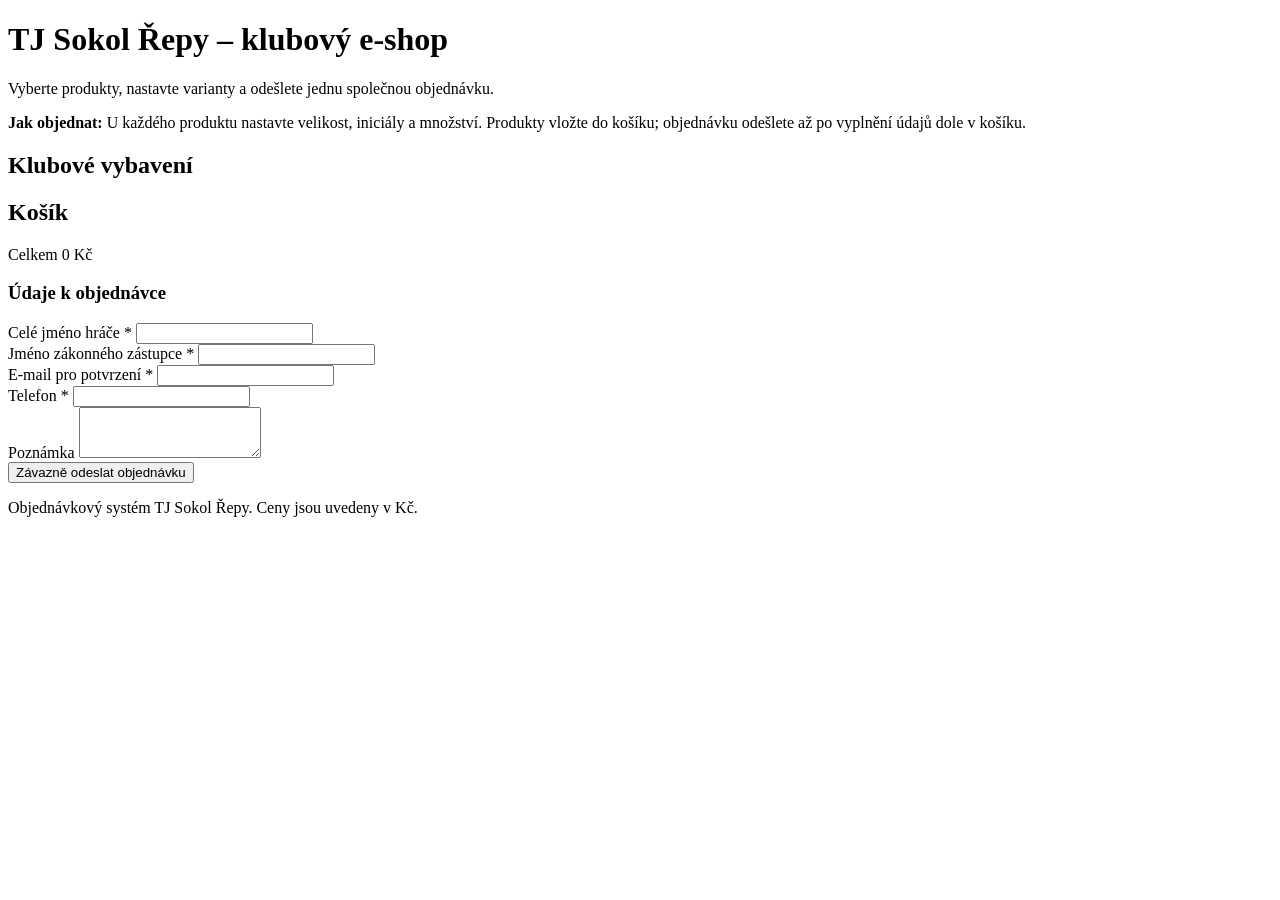
==== index.html @ 60591277 "Add initial HTML structure for e-shop" ====
<!doctype html>
<html lang="cs">
<head>
  <meta charset="utf-8">
  <meta name="viewport" content="width=device-width, initial-scale=1">
  <title>TJ Sokol Řepy – klubový e-shop</title>
  <link rel="stylesheet" href="css/style.css">
</head>

<body>
  <header class="header">
    <div class="header-inner">
      <h1>TJ Sokol Řepy – klubový e-shop</h1>
      <p>Vyberte produkty, nastavte varianty a odešlete jednu společnou objednávku.</p>
    </div>
  </header>

  <main class="layout">
    <section>
      <div class="notice">
        <b>Jak objednat:</b>
        U každého produktu nastavte velikost, iniciály a množství.
        Produkty vložte do košíku; objednávku odešlete až po vyplnění údajů dole v košíku.
      </div>

      <h2 class="section-title">Klubové vybavení</h2>
      <div id="products" class="products"></div>
    </section>

    <aside class="cart-wrap">
      <div class="cart">
        <h2>Košík</h2>

        <div id="cart-items"></div>

        <div class="cart-total">
          <span>Celkem</span>
          <span id="cart-total">0 Kč</span>
        </div>

        <form id="checkout" class="customer hidden">
          <h3>Údaje k objednávce</h3>

          <div class="field">
            <label>Celé jméno hráče *</label>
            <input name="playerName" required>
          </div>

          <div class="field">
            <label>Jméno zákonného zástupce *</label>
            <input name="guardianName" required>
          </div>

          <div class="field">
            <label>E-mail pro potvrzení *</label>
            <input name="email" type="email" required>
          </div>

          <div class="field">
            <label>Telefon *</label>
            <input name="phone" type="tel" required>
          </div>

          <div class="field">
            <label>Poznámka</label>
            <textarea name="note" rows="3"></textarea>
          </div>

          <button type="submit">Závazně odeslat objednávku</button>

          <div id="status" class="status hidden"></div>
        </form>
      </div>
    </aside>
  </main>

  <footer class="footer">
    <div class="footer-inner">
      <p>Objednávkový systém TJ Sokol Řepy. Ceny jsou uvedeny v Kč.</p>
    </div>
  </footer>

  <script src="js/products.js"></script>
  <script src="js/shop.js"></script>
</body>
</html>
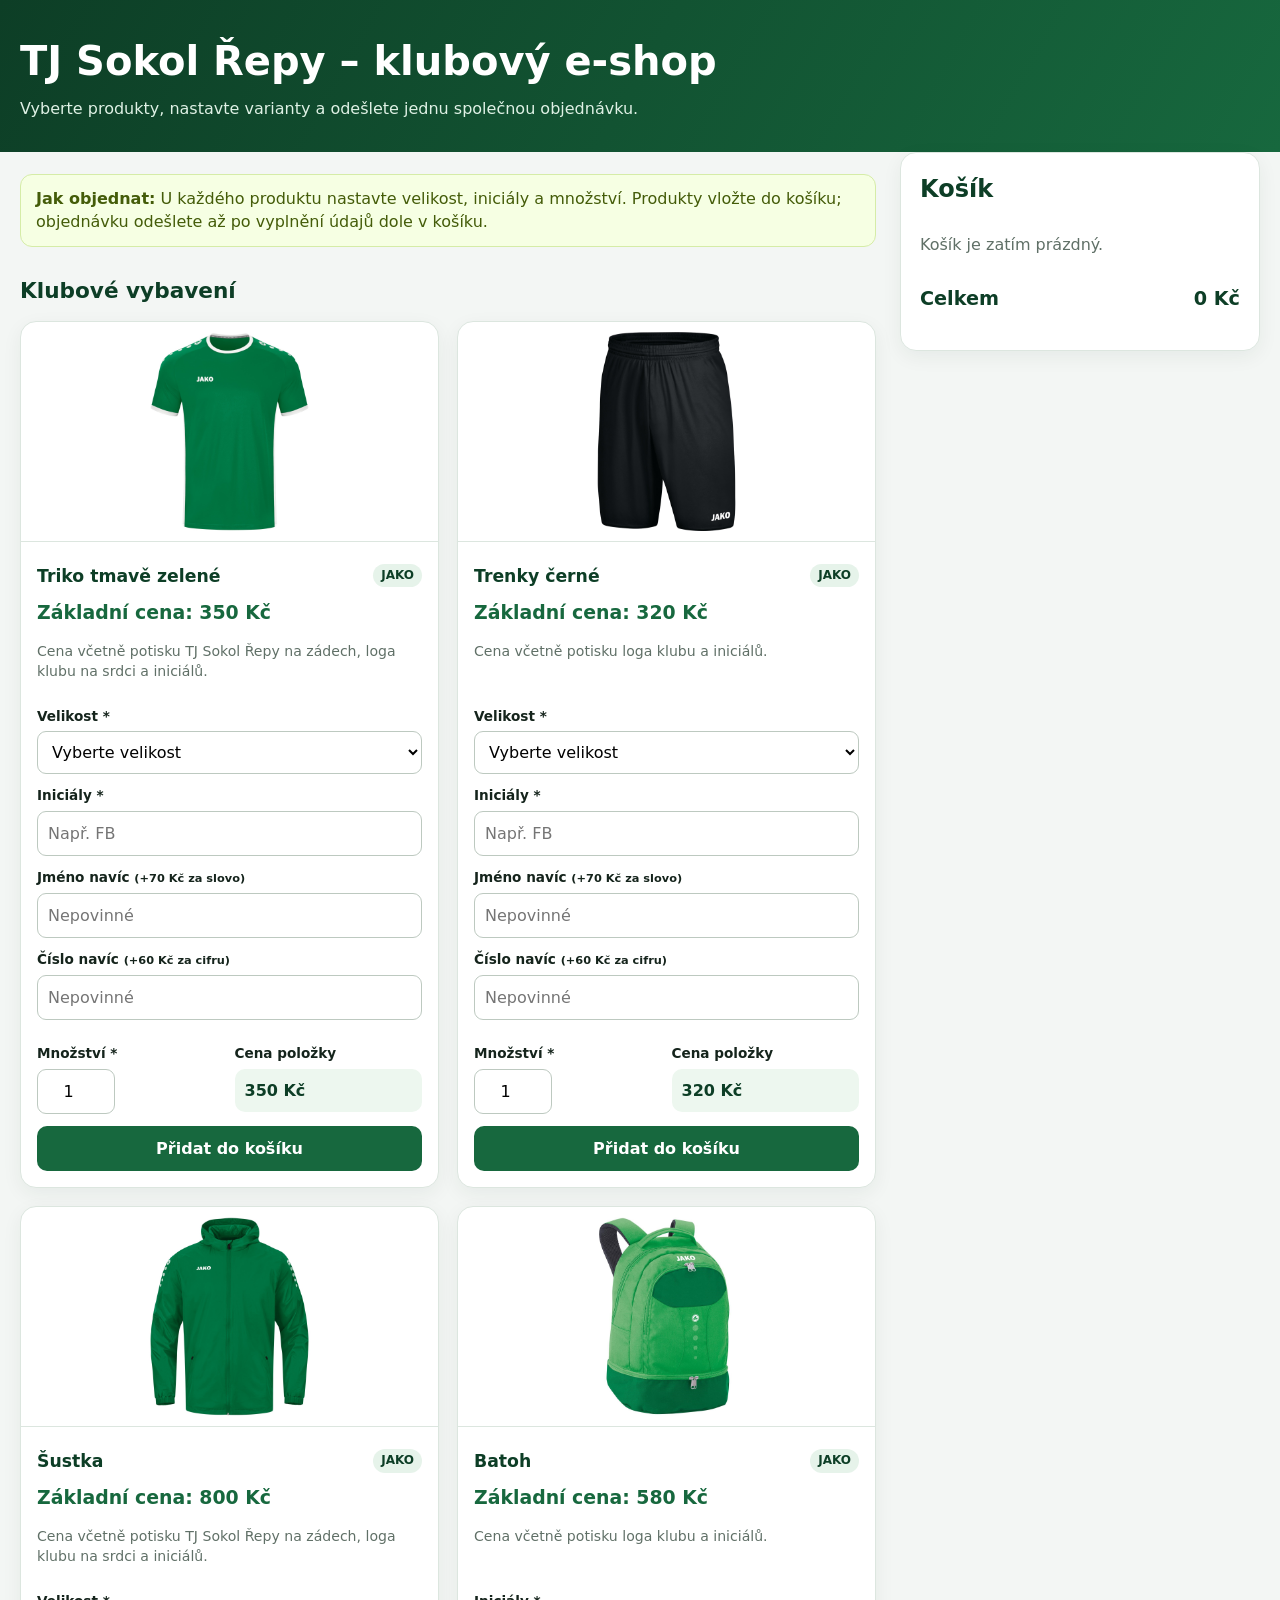
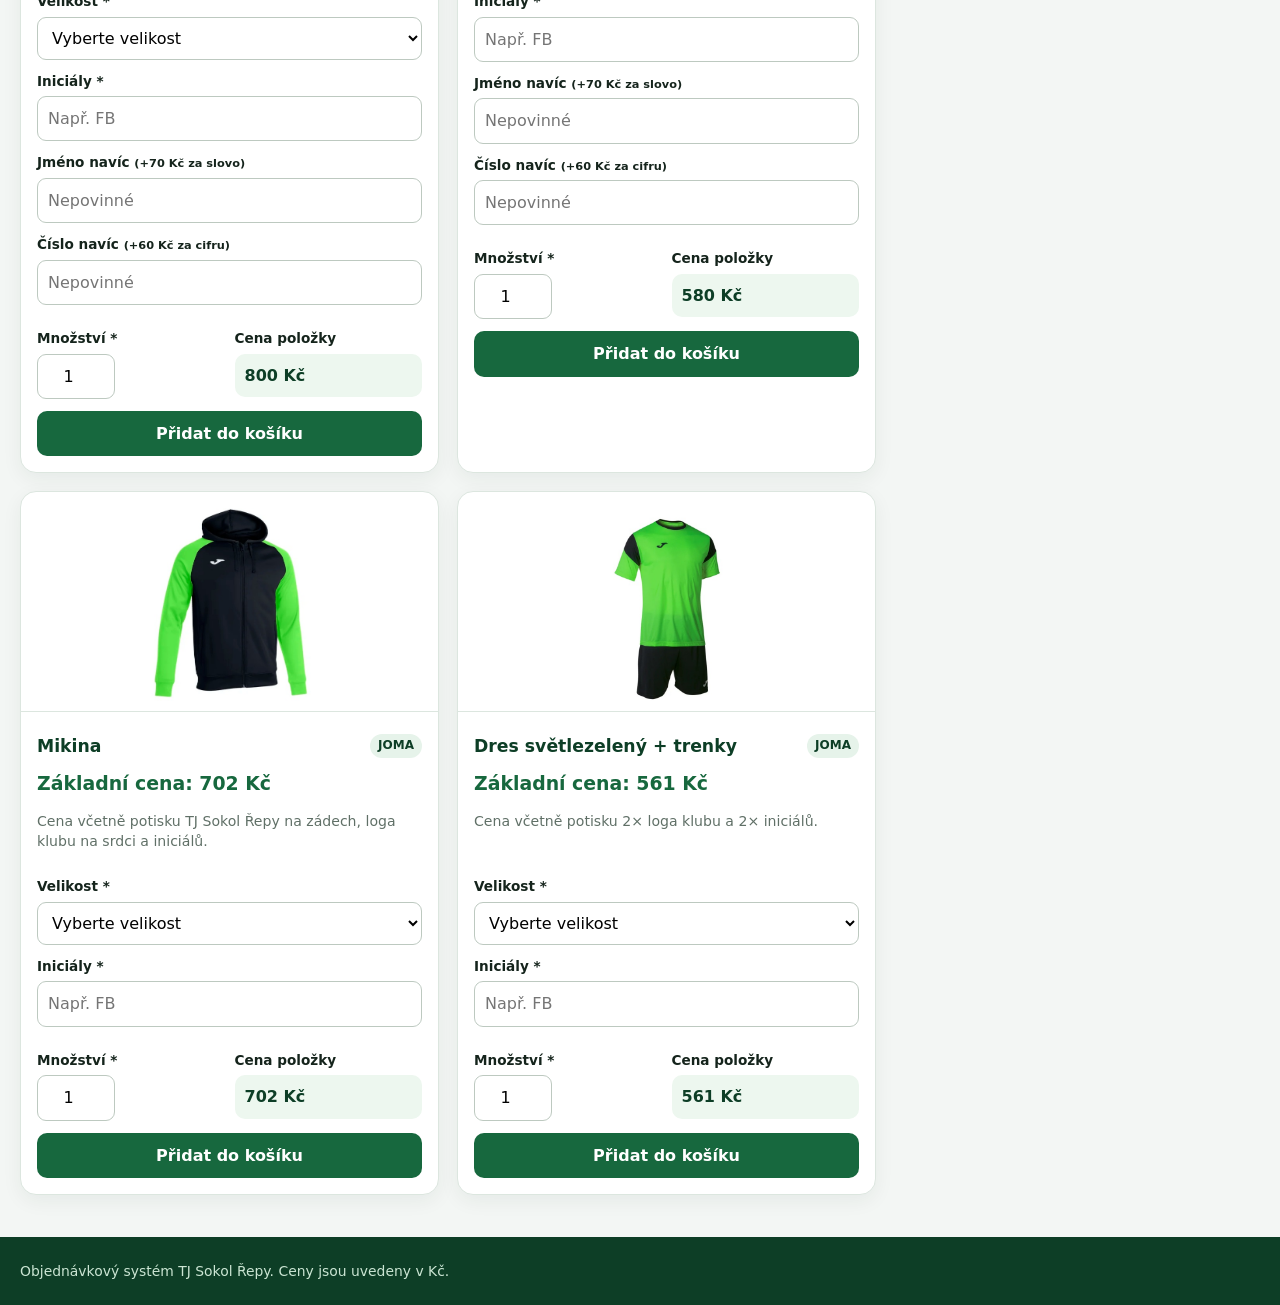
==== commit c9075f56: "Refactor HTML for improved semantics and accessibility Updated HTML structure for better semantics a" ====
--- a/index.html
+++ b/index.html
@@ -3,7 +3,9 @@
 <head>
   <meta charset="utf-8">
   <meta name="viewport" content="width=device-width, initial-scale=1">
+
   <title>TJ Sokol Řepy – klubový e-shop</title>
+
   <link rel="stylesheet" href="css/style.css">
 </head>
 
@@ -11,19 +13,23 @@
   <header class="header">
     <div class="header-inner">
       <h1>TJ Sokol Řepy – klubový e-shop</h1>
-      <p>Vyberte produkty, nastavte varianty a odešlete jednu společnou objednávku.</p>
+
+      <p>
+        Vyberte produkty, nastavte varianty a odešlete jednu společnou objednávku.
+      </p>
     </div>
   </header>
 
   <main class="layout">
     <section>
       <div class="notice">
-        <b>Jak objednat:</b>
+        <strong>Jak objednat:</strong>
         U každého produktu nastavte velikost, iniciály a množství.
         Produkty vložte do košíku; objednávku odešlete až po vyplnění údajů dole v košíku.
       </div>
 
       <h2 class="section-title">Klubové vybavení</h2>
+
       <div id="products" class="products"></div>
     </section>
 
@@ -31,7 +37,11 @@
       <div class="cart">
         <h2>Košík</h2>
 
-        <div id="cart-items"></div>
+        <div id="cart-items">
+          <div class="cart-empty">
+            Košík je zatím prázdný.
+          </div>
+        </div>
 
         <div class="cart-total">
           <span>Celkem</span>
@@ -42,45 +52,51 @@
           <h3>Údaje k objednávce</h3>
 
           <div class="field">
-            <label>Celé jméno hráče *</label>
-            <input name="playerName" required>
+            <label for="playerName">Celé jméno hráče *</label>
+            <input id="playerName" name="playerName" required>
           </div>
 
           <div class="field">
-            <label>Jméno zákonného zástupce *</label>
-            <input name="guardianName" required>
+            <label for="guardianName">Jméno zákonného zástupce *</label>
+            <input id="guardianName" name="guardianName" required>
           </div>
 
           <div class="field">
-            <label>E-mail pro potvrzení *</label>
-            <input name="email" type="email" required>
+            <label for="email">E-mail pro potvrzení *</label>
+            <input id="email" name="email" type="email" required>
           </div>
 
           <div class="field">
-            <label>Telefon *</label>
-            <input name="phone" type="tel" required>
+            <label for="phone">Telefon *</label>
+            <input id="phone" name="phone" type="tel" required>
           </div>
 
           <div class="field">
-            <label>Poznámka</label>
-            <textarea name="note" rows="3"></textarea>
+            <label for="note">Poznámka</label>
+            <textarea id="note" name="note" rows="3"></textarea>
           </div>
 
-          <button type="submit">Závazně odeslat objednávku</button>
+          <button type="submit">
+            Závazně odeslat objednávku
+          </button>
+        </form>
 
-          <div id="status" class="status hidden"></div>
-        </form>
+        <!-- Musí být mimo formulář.
+             Díky tomu zůstane viditelný i po odeslání a vyprázdnění košíku. -->
+        <div id="status" class="status hidden"></div>
       </div>
     </aside>
   </main>
 
   <footer class="footer">
     <div class="footer-inner">
-      <p>Objednávkový systém TJ Sokol Řepy. Ceny jsou uvedeny v Kč.</p>
+      <p>
+        Objednávkový systém TJ Sokol Řepy. Ceny jsou uvedeny v Kč.
+      </p>
     </div>
   </footer>
 
-  <script src="js/products.js"></script>
-  <script src="js/shop.js"></script>
+  <script src="./js/products.js"></script>
+  <script src="./js/shop.js"></script>
 </body>
 </html>
--- a/css/style.css
+++ b/css/style.css
@@ -0,0 +1,367 @@
+:root {
+  --green: #17683e;
+  --dark: #0d3e26;
+  --bg: #f3f6f4;
+  --ink: #15241c;
+  --muted: #607067;
+  --line: #dce6df;
+  --danger: #b42318;
+}
+
+* {
+  box-sizing: border-box;
+}
+
+body {
+  margin: 0;
+  background: var(--bg);
+  color: var(--ink);
+  font-family: Inter, system-ui, -apple-system, "Segoe UI", Roboto, Arial, sans-serif;
+  line-height: 1.45;
+}
+
+.header {
+  background: linear-gradient(120deg, var(--dark), var(--green));
+  color: white;
+  padding: 32px 20px;
+}
+
+.header-inner,
+.layout,
+.footer-inner {
+  max-width: 1280px;
+  margin: auto;
+}
+
+.header h1 {
+  margin: 0;
+  font-size: clamp(1.7rem, 4vw, 2.5rem);
+}
+
+.header p {
+  margin: 7px 0 0;
+  color: #dff1e5;
+}
+
+.layout {
+  display: grid;
+  grid-template-columns: minmax(0, 1fr) 360px;
+  gap: 24px;
+  padding: 0 20px 42px;
+}
+
+.notice {
+  margin: 22px 0;
+  padding: 12px 15px;
+  border: 1px solid #d5eca7;
+  border-radius: 12px;
+  background: #f6ffe3;
+  color: #445c09;
+}
+
+.section-title {
+  margin: 28px 0 15px;
+  color: var(--dark);
+  font-size: 1.35rem;
+}
+
+.products {
+  display: grid;
+  grid-template-columns: repeat(auto-fill, minmax(280px, 1fr));
+  gap: 18px;
+}
+
+.product-card,
+.cart {
+  border: 1px solid var(--line);
+  border-radius: 16px;
+  background: white;
+  box-shadow: 0 6px 20px rgba(15, 50, 30, 0.06);
+}
+
+.product-card {
+  overflow: hidden;
+}
+
+.product-image {
+  width: 100%;
+  height: 220px;
+  padding: 10px;
+  object-fit: contain;
+  border-bottom: 1px solid var(--line);
+}
+
+.product-body {
+  padding: 16px;
+}
+
+.product-head {
+  display: flex;
+  gap: 12px;
+  justify-content: space-between;
+  align-items: flex-start;
+}
+
+.product-title {
+  margin: 0;
+  color: var(--dark);
+  font-size: 1.08rem;
+}
+
+.brand {
+  padding: 3px 8px;
+  border-radius: 20px;
+  background: #e6f3ea;
+  color: var(--dark);
+  font-size: 0.75rem;
+  font-weight: 700;
+}
+
+.base-price {
+  margin: 10px 0;
+  color: var(--green);
+  font-size: 1.18rem;
+  font-weight: 800;
+}
+
+.description {
+  min-height: 52px;
+  color: var(--muted);
+  font-size: 0.88rem;
+}
+
+.field {
+  margin: 12px 0;
+}
+
+.field label {
+  display: block;
+  margin-bottom: 5px;
+  font-size: 0.85rem;
+  font-weight: 700;
+}
+
+.field input,
+.field select,
+.field textarea {
+  width: 100%;
+  padding: 10px;
+  border: 1px solid #bdc9c0;
+  border-radius: 9px;
+  background: white;
+  font: inherit;
+}
+
+.field input:focus,
+.field select:focus,
+.field textarea:focus {
+  outline: 3px solid #d9eddf;
+  border-color: var(--green);
+}
+
+.two-col {
+  display: grid;
+  grid-template-columns: 1fr 1fr;
+  gap: 10px;
+}
+
+.quantity input {
+  width: 78px;
+  text-align: center;
+}
+
+.price-preview {
+  padding: 10px;
+  border-radius: 10px;
+  background: #edf7ef;
+  color: var(--dark);
+  font-weight: 800;
+}
+
+button {
+  width: 100%;
+  padding: 11px 14px;
+  border: 0;
+  border-radius: 10px;
+  background: var(--green);
+  color: white;
+  cursor: pointer;
+  font: inherit;
+  font-weight: 750;
+}
+
+button:hover {
+  background: var(--dark);
+}
+
+.cart-wrap {
+  position: sticky;
+  top: 16px;
+  align-self: start;
+}
+
+.cart {
+  padding: 19px;
+}
+
+.cart h2 {
+  margin: 0 0 14px;
+  color: var(--dark);
+}
+
+.cart-empty {
+  padding: 12px 0;
+  color: var(--muted);
+}
+
+.cart-item {
+  padding: 13px 0;
+  border-bottom: 1px solid var(--line);
+}
+
+.cart-name {
+  font-weight: 800;
+}
+
+.cart-meta {
+  margin: 5px 0;
+  color: var(--muted);
+  font-size: 0.84rem;
+}
+
+.cart-total {
+  display: flex;
+  justify-content: space-between;
+  margin: 17px 0;
+  color: var(--dark);
+  font-size: 1.2rem;
+  font-weight: 850;
+}
+
+.customer {
+  margin-top: 18px;
+  padding-top: 14px;
+  border-top: 1px solid var(--line);
+}
+
+.hidden {
+  display: none !important;
+}
+
+.status {
+  margin-top: 12px;
+  padding: 12px;
+  border-radius: 10px;
+}
+
+.status.error {
+  background: #fff0ef;
+  color: #8f1c13;
+}
+
+.status.ok {
+  background: #eaf8ed;
+  color: #17683e;
+}
+
+.footer {
+  padding: 24px 20px;
+  background: var(--dark);
+  color: #cbe5d3;
+}
+
+.footer p {
+  margin: 0;
+  font-size: 0.87rem;
+}
+
+@media (max-width: 900px) {
+  .layout {
+    grid-template-columns: 1fr;
+  }
+
+  .cart-wrap {
+    position: static;
+  }
+}
+
+@media (max-width: 500px) {
+  .layout {
+    padding: 0 12px 30px;
+  }
+
+  .header {
+    padding: 24px 14px;
+  }
+
+  .products {
+    grid-template-columns: 1fr;
+  }
+
+  .two-col {
+    grid-template-columns: 1fr;
+  }
+}
+
+
+/* Košík se na desktopu vejde do výšky obrazovky a v případě potřeby scrolluje. */
+.cart-wrap {
+  position: sticky;
+  top: 16px;
+  align-self: start;
+  max-height: calc(100vh - 32px);
+}
+
+.cart {
+  max-height: calc(100vh - 32px);
+  overflow-y: auto;
+  padding-bottom: 20px;
+}
+
+/* Tlačítko nikdy neusekne dlouhý text. */
+.customer button[type="submit"] {
+  display: block;
+  min-height: 52px;
+  margin: 14px 0 12px;
+  white-space: normal;
+  line-height: 1.25;
+}
+
+/* Stav odeslání objednávky. */
+.status {
+  display: block;
+  margin: 14px 0 4px;
+  padding: 14px;
+  border-radius: 10px;
+  line-height: 1.5;
+}
+
+.status.sending {
+  background: #fff8dc;
+  color: #715900;
+}
+
+.status.ok {
+  background: #eaf8ed;
+  border: 1px solid #b9dfc0;
+  color: #17683e;
+}
+
+.status.error {
+  background: #fff0ef;
+  border: 1px solid #f5c2bd;
+  color: #8f1c13;
+}
+
+/* Na mobilu se košík zobrazuje normálně pod produkty. */
+@media (max-width: 900px) {
+  .cart-wrap {
+    position: static;
+    max-height: none;
+  }
+
+  .cart {
+    max-height: none;
+    overflow: visible;
+  }
+}
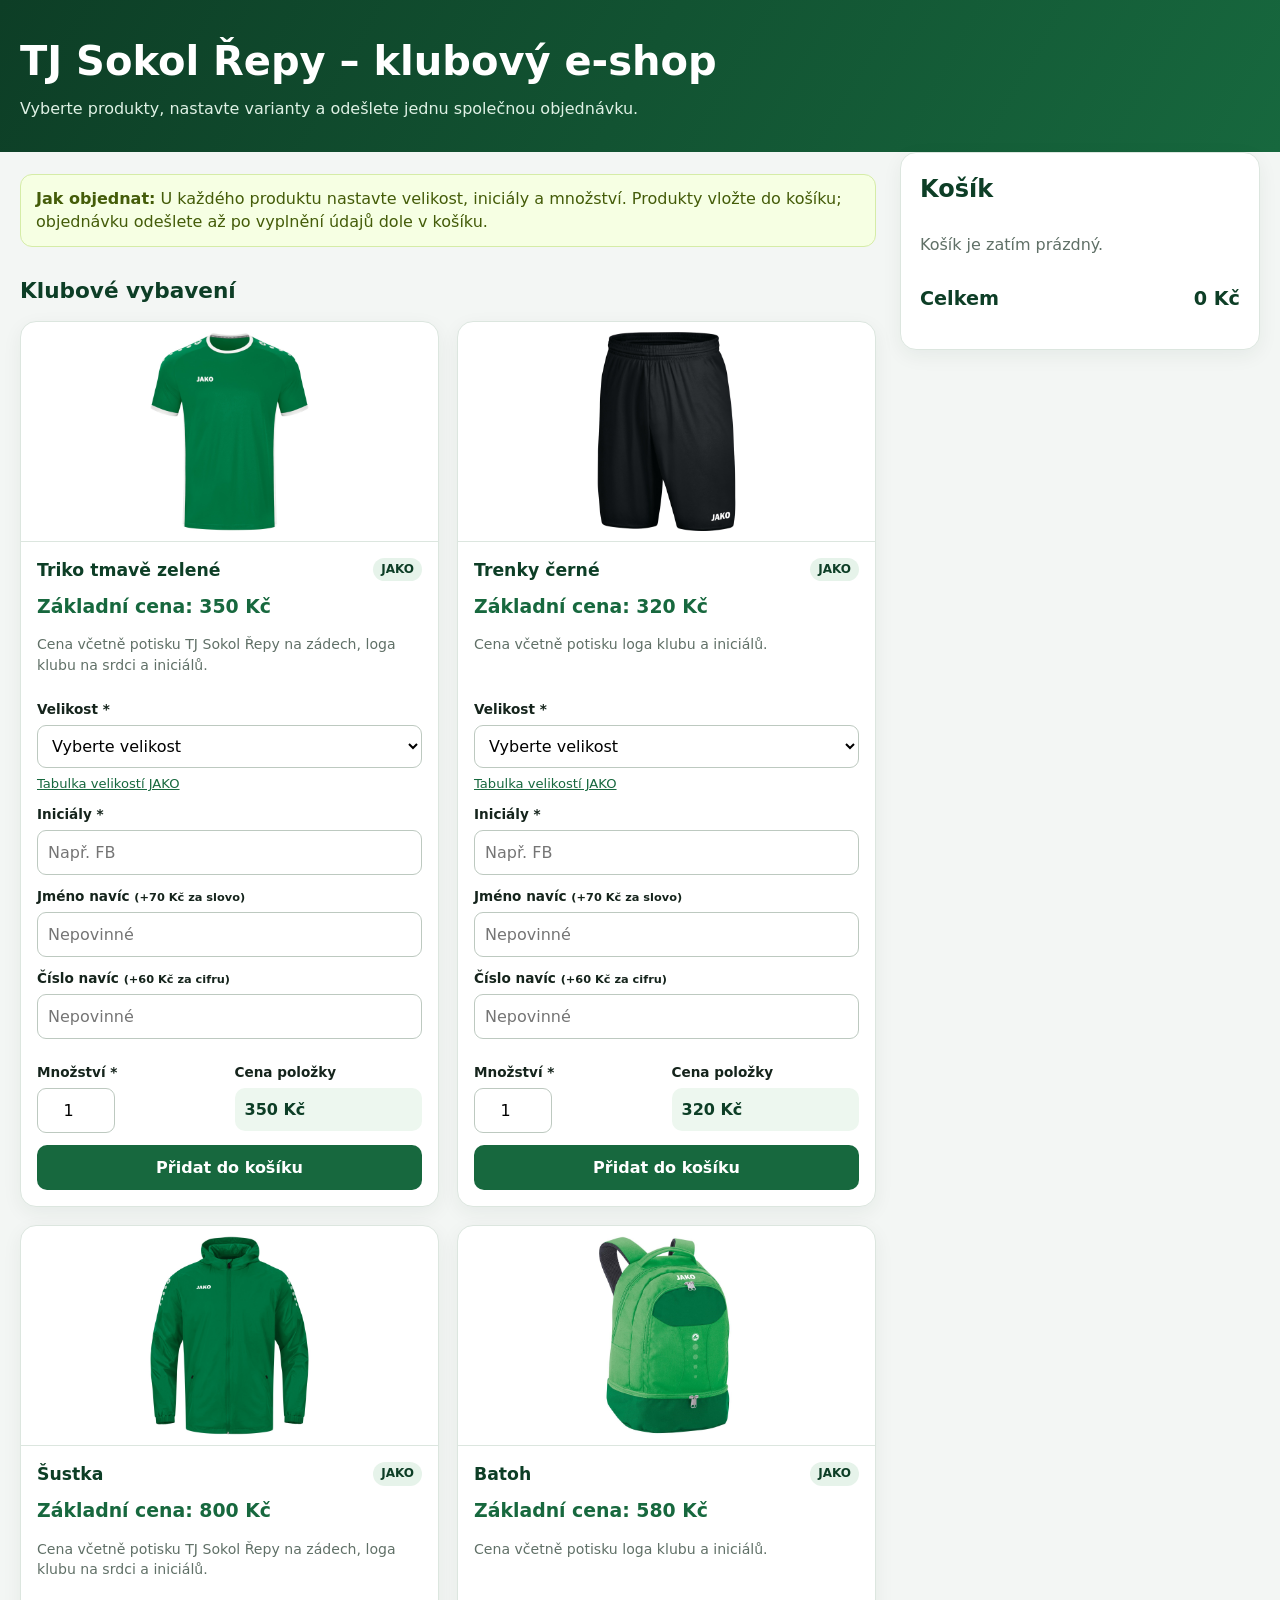
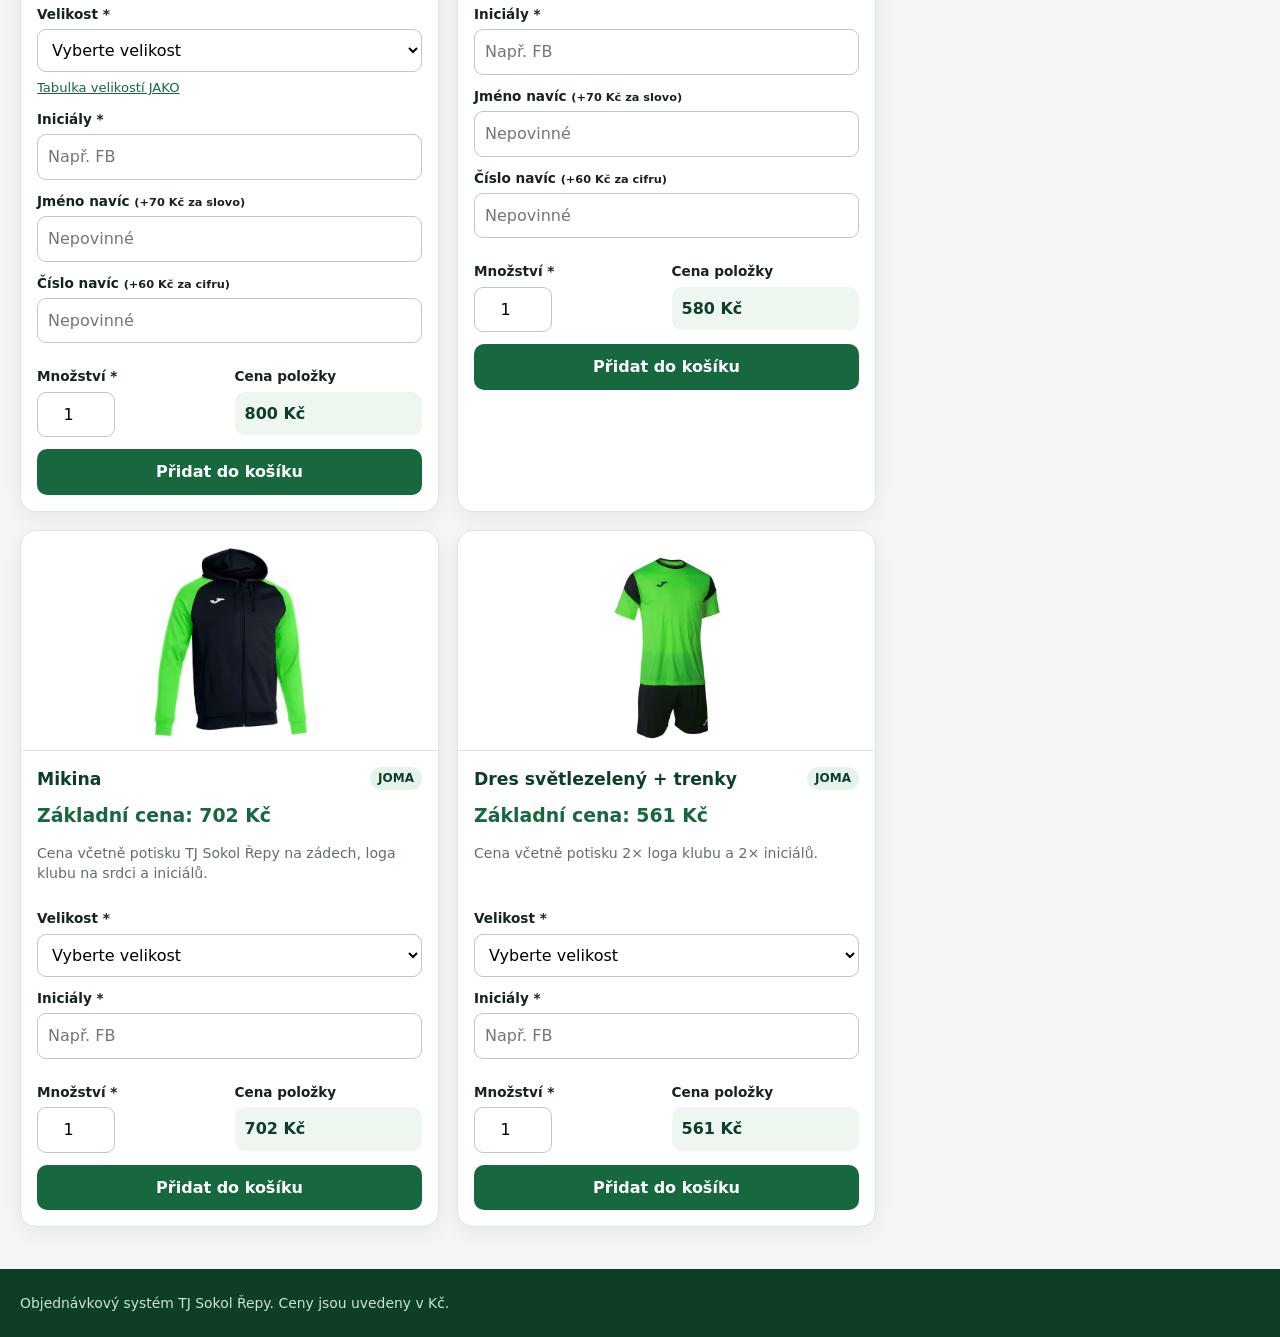
==== commit b1578b56: "Implement order dialog in index.html Added a modal dialog for order information with a close button." ====
--- a/index.html
+++ b/index.html
@@ -80,10 +80,6 @@
             Závazně odeslat objednávku
           </button>
         </form>
-
-        <!-- Musí být mimo formulář.
-             Díky tomu zůstane viditelný i po odeslání a vyprázdnění košíku. -->
-        <div id="status" class="status hidden"></div>
       </div>
     </aside>
   </main>
@@ -96,6 +92,29 @@
     </div>
   </footer>
 
+  <!-- Modální okno: rodič jej musí vědomě zavřít tlačítkem. -->
+  <dialog
+    id="order-dialog"
+    class="order-dialog"
+    aria-labelledby="order-dialog-title"
+    aria-describedby="order-dialog-content"
+    closedby="none"
+  >
+    <div class="dialog-content">
+      <h2 id="order-dialog-title">Informace o objednávce</h2>
+
+      <div id="order-dialog-content"></div>
+
+      <button
+        id="order-dialog-close"
+        type="button"
+        class="dialog-close-button"
+      >
+        Rozumím
+      </button>
+    </div>
+  </dialog>
+
   <script src="./js/products.js"></script>
   <script src="./js/shop.js"></script>
 </body>
--- a/css/style.css
+++ b/css/style.css
@@ -21,9 +21,9 @@
 }
 
 .header {
+  padding: 32px 20px;
+  color: white;
   background: linear-gradient(120deg, var(--dark), var(--green));
-  color: white;
-  padding: 32px 20px;
 }
 
 .header-inner,
@@ -84,6 +84,7 @@
 }
 
 .product-image {
+  display: block;
   width: 100%;
   height: 220px;
   padding: 10px;
@@ -157,6 +158,16 @@
 .field textarea:focus {
   outline: 3px solid #d9eddf;
   border-color: var(--green);
+}
+
+.size-guide {
+  display: block;
+  margin-top: 6px;
+}
+
+.size-guide a {
+  color: var(--green);
+  font-size: 0.82rem;
 }
 
 .two-col {
@@ -190,121 +201,15 @@
   font-weight: 750;
 }
 
-button:hover {
+button:hover:not(:disabled) {
   background: var(--dark);
 }
 
-.cart-wrap {
-  position: sticky;
-  top: 16px;
-  align-self: start;
-}
-
-.cart {
-  padding: 19px;
-}
-
-.cart h2 {
-  margin: 0 0 14px;
-  color: var(--dark);
-}
-
-.cart-empty {
-  padding: 12px 0;
-  color: var(--muted);
-}
-
-.cart-item {
-  padding: 13px 0;
-  border-bottom: 1px solid var(--line);
-}
-
-.cart-name {
-  font-weight: 800;
-}
-
-.cart-meta {
-  margin: 5px 0;
-  color: var(--muted);
-  font-size: 0.84rem;
-}
-
-.cart-total {
-  display: flex;
-  justify-content: space-between;
-  margin: 17px 0;
-  color: var(--dark);
-  font-size: 1.2rem;
-  font-weight: 850;
-}
-
-.customer {
-  margin-top: 18px;
-  padding-top: 14px;
-  border-top: 1px solid var(--line);
-}
-
-.hidden {
-  display: none !important;
-}
-
-.status {
-  margin-top: 12px;
-  padding: 12px;
-  border-radius: 10px;
-}
-
-.status.error {
-  background: #fff0ef;
-  color: #8f1c13;
-}
-
-.status.ok {
-  background: #eaf8ed;
-  color: #17683e;
-}
-
-.footer {
-  padding: 24px 20px;
-  background: var(--dark);
-  color: #cbe5d3;
-}
-
-.footer p {
-  margin: 0;
-  font-size: 0.87rem;
-}
-
-@media (max-width: 900px) {
-  .layout {
-    grid-template-columns: 1fr;
-  }
-
-  .cart-wrap {
-    position: static;
-  }
-}
-
-@media (max-width: 500px) {
-  .layout {
-    padding: 0 12px 30px;
-  }
-
-  .header {
-    padding: 24px 14px;
-  }
-
-  .products {
-    grid-template-columns: 1fr;
-  }
-
-  .two-col {
-    grid-template-columns: 1fr;
-  }
-}
-
-
-/* Košík se na desktopu vejde do výšky obrazovky a v případě potřeby scrolluje. */
+button:disabled {
+  cursor: wait;
+  opacity: 0.7;
+}
+
 .cart-wrap {
   position: sticky;
   top: 16px;
@@ -314,11 +219,68 @@
 
 .cart {
   max-height: calc(100vh - 32px);
+  padding: 19px;
   overflow-y: auto;
-  padding-bottom: 20px;
-}
-
-/* Tlačítko nikdy neusekne dlouhý text. */
+}
+
+.cart h2 {
+  margin: 0 0 14px;
+  color: var(--dark);
+}
+
+.cart-empty {
+  padding: 12px 0;
+  color: var(--muted);
+}
+
+.cart-item {
+  padding: 13px 0;
+  border-bottom: 1px solid var(--line);
+}
+
+.cart-name {
+  font-weight: 800;
+}
+
+.cart-meta {
+  margin: 5px 0;
+  color: var(--muted);
+  font-size: 0.84rem;
+}
+
+.remove-item {
+  width: auto;
+  margin-top: 8px;
+  padding: 7px 10px;
+  background: #eef3ef;
+  color: var(--dark);
+  font-size: 0.82rem;
+}
+
+.remove-item:hover {
+  background: #dce8df;
+}
+
+.cart-total {
+  display: flex;
+  justify-content: space-between;
+  margin: 17px 0;
+  color: var(--dark);
+  font-size: 1.2rem;
+  font-weight: 850;
+}
+
+.customer {
+  margin-top: 18px;
+  padding-top: 14px;
+  border-top: 1px solid var(--line);
+}
+
+.customer h3 {
+  margin: 0 0 10px;
+  color: var(--dark);
+}
+
 .customer button[type="submit"] {
   display: block;
   min-height: 52px;
@@ -327,7 +289,6 @@
   line-height: 1.25;
 }
 
-/* Stav odeslání objednávky. */
 .status {
   display: block;
   margin: 14px 0 4px;
@@ -336,25 +297,48 @@
   line-height: 1.5;
 }
 
+.status.hidden {
+  display: none;
+}
+
 .status.sending {
+  border: 1px solid #ead792;
   background: #fff8dc;
   color: #715900;
 }
 
 .status.ok {
+  border: 1px solid #b9dfc0;
   background: #eaf8ed;
-  border: 1px solid #b9dfc0;
   color: #17683e;
 }
 
 .status.error {
+  border: 1px solid #f5c2bd;
   background: #fff0ef;
-  border: 1px solid #f5c2bd;
   color: #8f1c13;
 }
 
-/* Na mobilu se košík zobrazuje normálně pod produkty. */
+.hidden {
+  display: none !important;
+}
+
+.footer {
+  padding: 24px 20px;
+  background: var(--dark);
+  color: #cbe5d3;
+}
+
+.footer p {
+  margin: 0;
+  font-size: 0.87rem;
+}
+
 @media (max-width: 900px) {
+  .layout {
+    grid-template-columns: 1fr;
+  }
+
   .cart-wrap {
     position: static;
     max-height: none;
@@ -365,3 +349,21 @@
     overflow: visible;
   }
 }
+
+@media (max-width: 500px) {
+  .layout {
+    padding: 0 12px 30px;
+  }
+
+  .header {
+    padding: 24px 14px;
+  }
+
+  .products {
+    grid-template-columns: 1fr;
+  }
+
+  .two-col {
+    grid-template-columns: 1fr;
+  }
+}
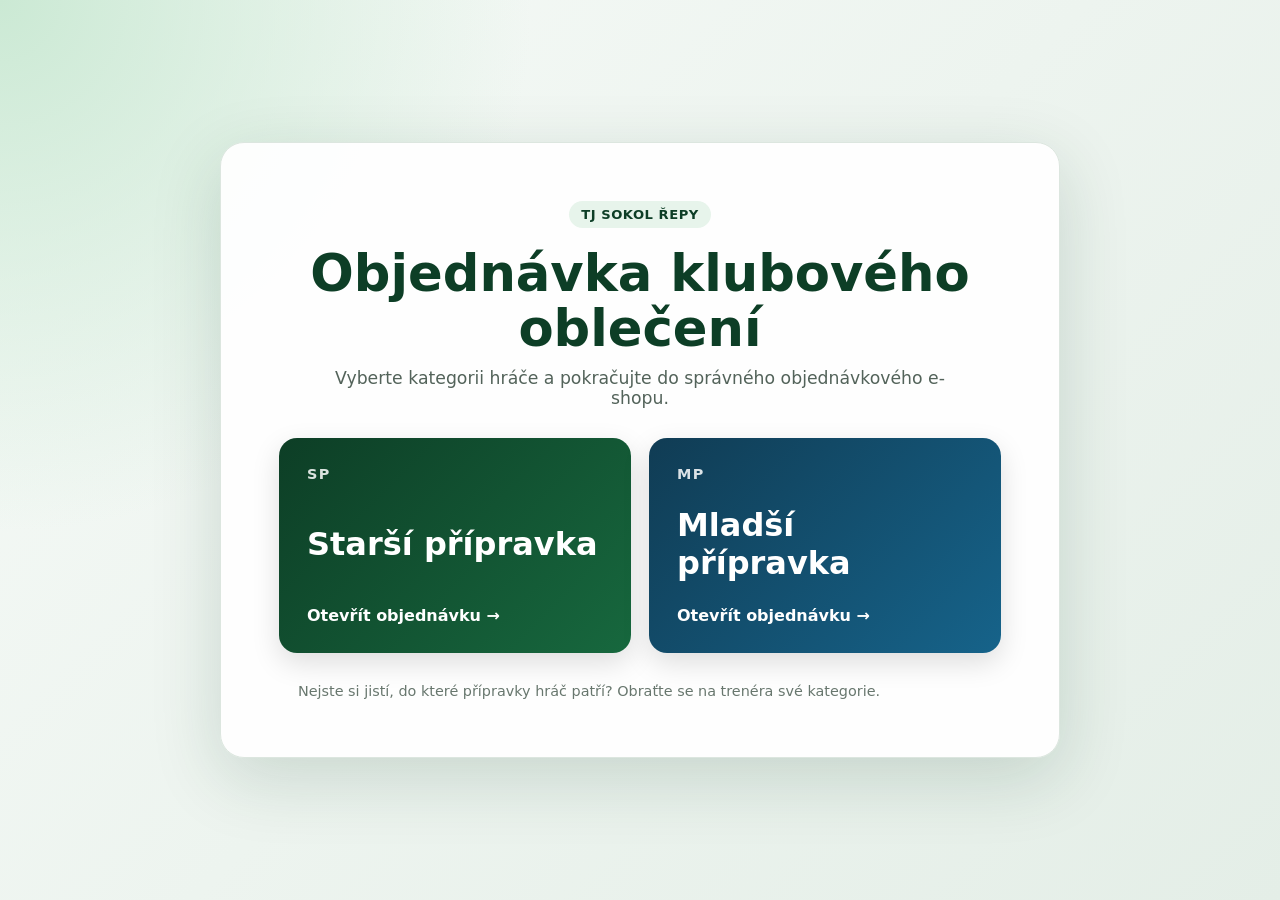
==== commit 84848fa7: "Přidán rozcestník SP a MP" ====
--- a/index.html
+++ b/index.html
@@ -4,118 +4,167 @@
   <meta charset="utf-8">
   <meta name="viewport" content="width=device-width, initial-scale=1">
 
-  <title>TJ Sokol Řepy – klubový e-shop</title>
+  <title>TJ Sokol Řepy – objednávka oblečení 2026</title>
 
-  <link rel="stylesheet" href="css/style.css">
+  <style>
+    :root {
+      --dark: #0d3e26;
+      --green: #17683e;
+      --blue: #16638a;
+      --line: #dce6df;
+    }
+
+    * {
+      box-sizing: border-box;
+    }
+
+    body {
+      display: grid;
+      min-height: 100vh;
+      margin: 0;
+      padding: 22px;
+      place-items: center;
+      color: #15241c;
+      background:
+        radial-gradient(circle at top left, #cbe9d4 0, transparent 34%),
+        linear-gradient(135deg, #f6faf7, #e4eee7);
+      font-family: Inter, system-ui, -apple-system, "Segoe UI", Roboto, Arial, sans-serif;
+    }
+
+    main {
+      width: min(100%, 840px);
+      padding: clamp(28px, 6vw, 58px);
+      border: 1px solid var(--line);
+      border-radius: 24px;
+      background: rgba(255, 255, 255, 0.94);
+      box-shadow: 0 20px 70px rgba(13, 62, 38, 0.16);
+      text-align: center;
+    }
+
+    .club {
+      display: inline-block;
+      padding: 6px 12px;
+      border-radius: 99px;
+      color: var(--dark);
+      background: #e7f4eb;
+      font-size: 0.82rem;
+      font-weight: 800;
+      letter-spacing: 0.04em;
+      text-transform: uppercase;
+    }
+
+    h1 {
+      margin: 18px 0 12px;
+      color: var(--dark);
+      font-size: clamp(2rem, 5vw, 3.2rem);
+      line-height: 1.08;
+    }
+
+    p {
+      max-width: 620px;
+      margin: 0 auto 30px;
+      color: #53635a;
+      font-size: 1.08rem;
+    }
+
+    .teams {
+      display: grid;
+      grid-template-columns: repeat(2, 1fr);
+      gap: 18px;
+    }
+
+    .team-card {
+      display: flex;
+      min-height: 215px;
+      padding: 28px;
+      border-radius: 18px;
+      color: white;
+      box-shadow: 0 10px 28px rgba(0, 0, 0, 0.13);
+      text-align: left;
+      text-decoration: none;
+      flex-direction: column;
+      justify-content: space-between;
+      transition: transform 0.2s ease, box-shadow 0.2s ease;
+    }
+
+    .team-card:hover,
+    .team-card:focus-visible {
+      outline: 3px solid #a4d8b4;
+      outline-offset: 3px;
+      box-shadow: 0 15px 35px rgba(0, 0, 0, 0.2);
+      transform: translateY(-4px);
+    }
+
+    .team-card.sp {
+      background: linear-gradient(135deg, var(--dark), var(--green));
+    }
+
+    .team-card.mp {
+      background: linear-gradient(135deg, #103c54, var(--blue));
+    }
+
+    .team-code {
+      color: rgba(255, 255, 255, 0.85);
+      font-size: 0.9rem;
+      font-weight: 800;
+      letter-spacing: 0.1em;
+    }
+
+    .team-name {
+      font-size: clamp(1.4rem, 3vw, 2rem);
+      font-weight: 850;
+    }
+
+    .team-action {
+      font-weight: 750;
+    }
+
+    .help {
+      margin: 30px 0 0;
+      color: #68776e;
+      font-size: 0.9rem;
+    }
+
+    @media (max-width: 620px) {
+      .teams {
+        grid-template-columns: 1fr;
+      }
+
+      .team-card {
+        min-height: 165px;
+      }
+    }
+  </style>
 </head>
 
 <body>
-  <header class="header">
-    <div class="header-inner">
-      <h1>TJ Sokol Řepy – klubový e-shop</h1>
+  <main>
+    <span class="club">TJ Sokol Řepy</span>
 
-      <p>
-        Vyberte produkty, nastavte varianty a odešlete jednu společnou objednávku.
-      </p>
+    <h1>Objednávka klubového oblečení</h1>
+
+    <p>
+      Vyberte kategorii hráče a pokračujte do správného objednávkového e-shopu.
+    </p>
+
+    <div class="teams">
+      <a class="team-card sp" href="sp/">
+        <span class="team-code">SP</span>
+        <span class="team-name">Starší přípravka</span>
+        <span class="team-action">Otevřít objednávku →</span>
+      </a>
+
+      <a class="team-card mp" href="mp/">
+        <span class="team-code">MP</span>
+        <span class="team-name">Mladší přípravka</span>
+        <span class="team-action">Otevřít objednávku →</span>
+      </a>
     </div>
-  </header>
 
-  <main class="layout">
-    <section>
-      <div class="notice">
-        <strong>Jak objednat:</strong>
-        U každého produktu nastavte velikost, iniciály a množství.
-        Produkty vložte do košíku; objednávku odešlete až po vyplnění údajů dole v košíku.
-      </div>
-
-      <h2 class="section-title">Klubové vybavení</h2>
-
-      <div id="products" class="products"></div>
-    </section>
-
-    <aside class="cart-wrap">
-      <div class="cart">
-        <h2>Košík</h2>
-
-        <div id="cart-items">
-          <div class="cart-empty">
-            Košík je zatím prázdný.
-          </div>
-        </div>
-
-        <div class="cart-total">
-          <span>Celkem</span>
-          <span id="cart-total">0 Kč</span>
-        </div>
-
-        <form id="checkout" class="customer hidden">
-          <h3>Údaje k objednávce</h3>
-
-          <div class="field">
-            <label for="playerName">Celé jméno hráče *</label>
-            <input id="playerName" name="playerName" required>
-          </div>
-
-          <div class="field">
-            <label for="guardianName">Jméno zákonného zástupce *</label>
-            <input id="guardianName" name="guardianName" required>
-          </div>
-
-          <div class="field">
-            <label for="email">E-mail pro potvrzení *</label>
-            <input id="email" name="email" type="email" required>
-          </div>
-
-          <div class="field">
-            <label for="phone">Telefon *</label>
-            <input id="phone" name="phone" type="tel" required>
-          </div>
-
-          <div class="field">
-            <label for="note">Poznámka</label>
-            <textarea id="note" name="note" rows="3"></textarea>
-          </div>
-
-          <button type="submit">
-            Závazně odeslat objednávku
-          </button>
-        </form>
-      </div>
-    </aside>
+    <p class="help">
+      Nejste si jistí, do které přípravky hráč patří?
+      Obraťte se na trenéra své kategorie.
+    </p>
   </main>
-
-  <footer class="footer">
-    <div class="footer-inner">
-      <p>
-        Objednávkový systém TJ Sokol Řepy. Ceny jsou uvedeny v Kč.
-      </p>
-    </div>
-  </footer>
-
-  <!-- Modální okno: rodič jej musí vědomě zavřít tlačítkem. -->
-  <dialog
-    id="order-dialog"
-    class="order-dialog"
-    aria-labelledby="order-dialog-title"
-    aria-describedby="order-dialog-content"
-    closedby="none"
-  >
-    <div class="dialog-content">
-      <h2 id="order-dialog-title">Informace o objednávce</h2>
-
-      <div id="order-dialog-content"></div>
-
-      <button
-        id="order-dialog-close"
-        type="button"
-        class="dialog-close-button"
-      >
-        Rozumím
-      </button>
-    </div>
-  </dialog>
-
-  <script src="./js/products.js"></script>
-  <script src="./js/shop.js"></script>
 </body>
-</html>
+</html>
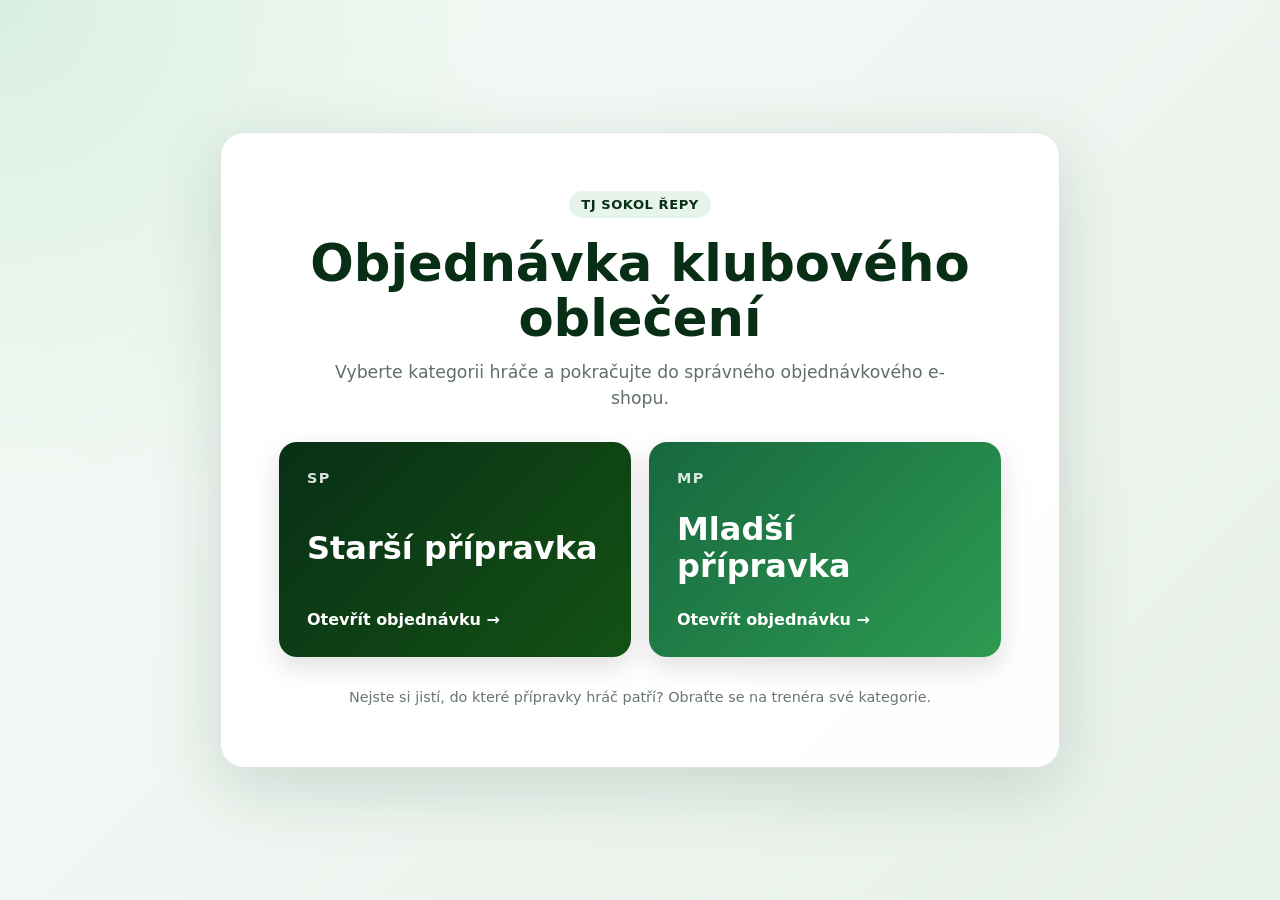
==== commit 877b1d1f: "Refactor CSS variables and styles in index.html" ====
--- a/index.html
+++ b/index.html
@@ -8,9 +8,14 @@
 
   <style>
     :root {
-      --dark: #0d3e26;
-      --green: #17683e;
-      --blue: #16638a;
+      --sp-dark: #082f16;
+      --sp-green: #145214;
+      --mp-dark: #17683e;
+      --mp-green: #2d9b52;
+
+      --page-bg: #f3f6f4;
+      --ink: #15241c;
+      --muted: #607067;
       --line: #dce6df;
     }
 
@@ -24,10 +29,10 @@
       margin: 0;
       padding: 22px;
       place-items: center;
-      color: #15241c;
+      color: var(--ink);
       background:
-        radial-gradient(circle at top left, #cbe9d4 0, transparent 34%),
-        linear-gradient(135deg, #f6faf7, #e4eee7);
+        radial-gradient(circle at top left, #d8efe0 0, transparent 34%),
+        linear-gradient(135deg, #f7fbf8, #e7f0e9);
       font-family: Inter, system-ui, -apple-system, "Segoe UI", Roboto, Arial, sans-serif;
     }
 
@@ -36,7 +41,7 @@
       padding: clamp(28px, 6vw, 58px);
       border: 1px solid var(--line);
       border-radius: 24px;
-      background: rgba(255, 255, 255, 0.94);
+      background: rgba(255, 255, 255, 0.96);
       box-shadow: 0 20px 70px rgba(13, 62, 38, 0.16);
       text-align: center;
     }
@@ -45,7 +50,7 @@
       display: inline-block;
       padding: 6px 12px;
       border-radius: 99px;
-      color: var(--dark);
+      color: var(--sp-dark);
       background: #e7f4eb;
       font-size: 0.82rem;
       font-weight: 800;
@@ -55,16 +60,17 @@
 
     h1 {
       margin: 18px 0 12px;
-      color: var(--dark);
+      color: var(--sp-dark);
       font-size: clamp(2rem, 5vw, 3.2rem);
       line-height: 1.08;
     }
 
-    p {
+    .intro {
       max-width: 620px;
       margin: 0 auto 30px;
-      color: #53635a;
+      color: var(--muted);
       font-size: 1.08rem;
+      line-height: 1.55;
     }
 
     .teams {
@@ -78,7 +84,7 @@
       min-height: 215px;
       padding: 28px;
       border-radius: 18px;
-      color: white;
+      color: #ffffff;
       box-shadow: 0 10px 28px rgba(0, 0, 0, 0.13);
       text-align: left;
       text-decoration: none;
@@ -91,16 +97,18 @@
     .team-card:focus-visible {
       outline: 3px solid #a4d8b4;
       outline-offset: 3px;
-      box-shadow: 0 15px 35px rgba(0, 0, 0, 0.2);
+      box-shadow: 0 15px 35px rgba(0, 0, 0, 0.22);
       transform: translateY(-4px);
     }
 
+    /* SP: tmavší zelená */
     .team-card.sp {
-      background: linear-gradient(135deg, var(--dark), var(--green));
+      background: linear-gradient(135deg, var(--sp-dark), var(--sp-green));
     }
 
+    /* MP: světlejší zelená */
     .team-card.mp {
-      background: linear-gradient(135deg, #103c54, var(--blue));
+      background: linear-gradient(135deg, var(--mp-dark), var(--mp-green));
     }
 
     .team-code {
@@ -113,6 +121,7 @@
     .team-name {
       font-size: clamp(1.4rem, 3vw, 2rem);
       font-weight: 850;
+      line-height: 1.15;
     }
 
     .team-action {
@@ -123,9 +132,18 @@
       margin: 30px 0 0;
       color: #68776e;
       font-size: 0.9rem;
+      line-height: 1.5;
     }
 
     @media (max-width: 620px) {
+      body {
+        padding: 14px;
+      }
+
+      main {
+        padding: 28px 20px;
+      }
+
       .teams {
         grid-template-columns: 1fr;
       }
@@ -143,7 +161,7 @@
 
     <h1>Objednávka klubového oblečení</h1>
 
-    <p>
+    <p class="intro">
       Vyberte kategorii hráče a pokračujte do správného objednávkového e-shopu.
     </p>
 
@@ -167,4 +185,4 @@
     </p>
   </main>
 </body>
-</html>+</html>
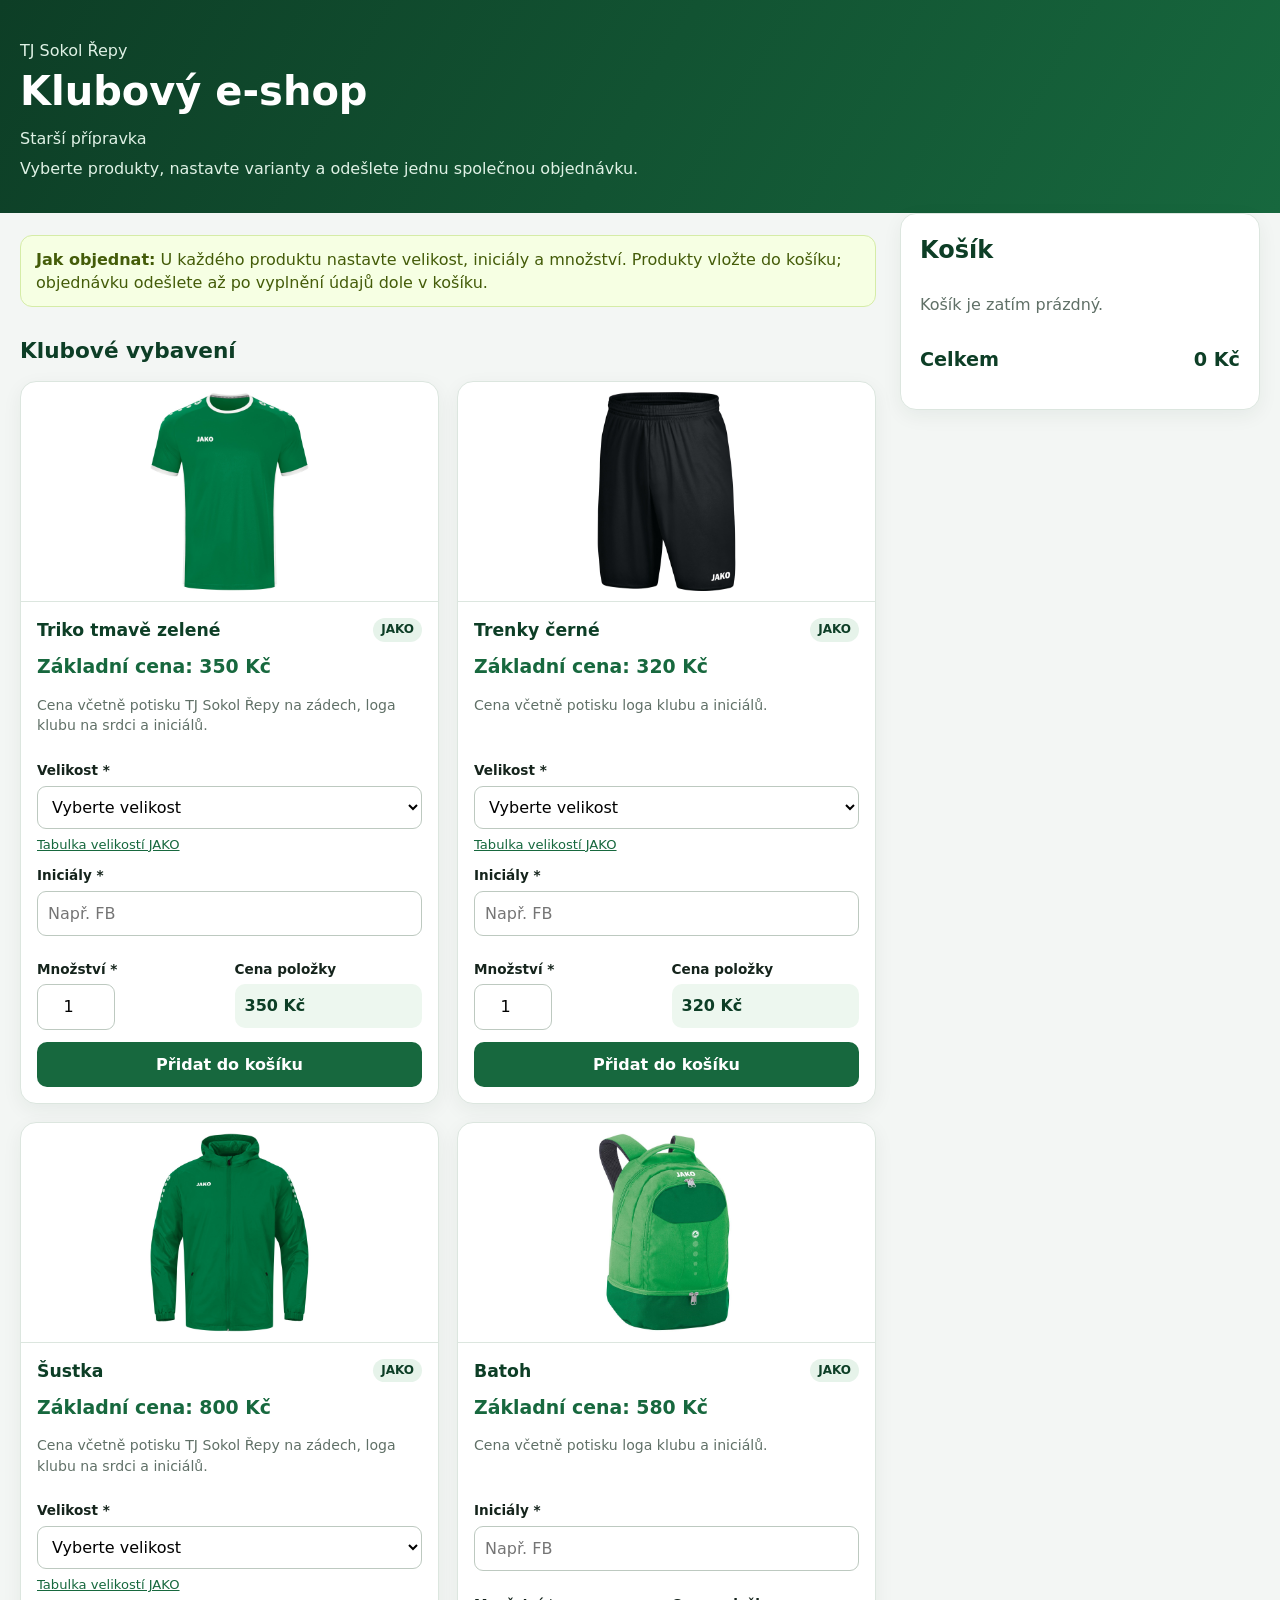
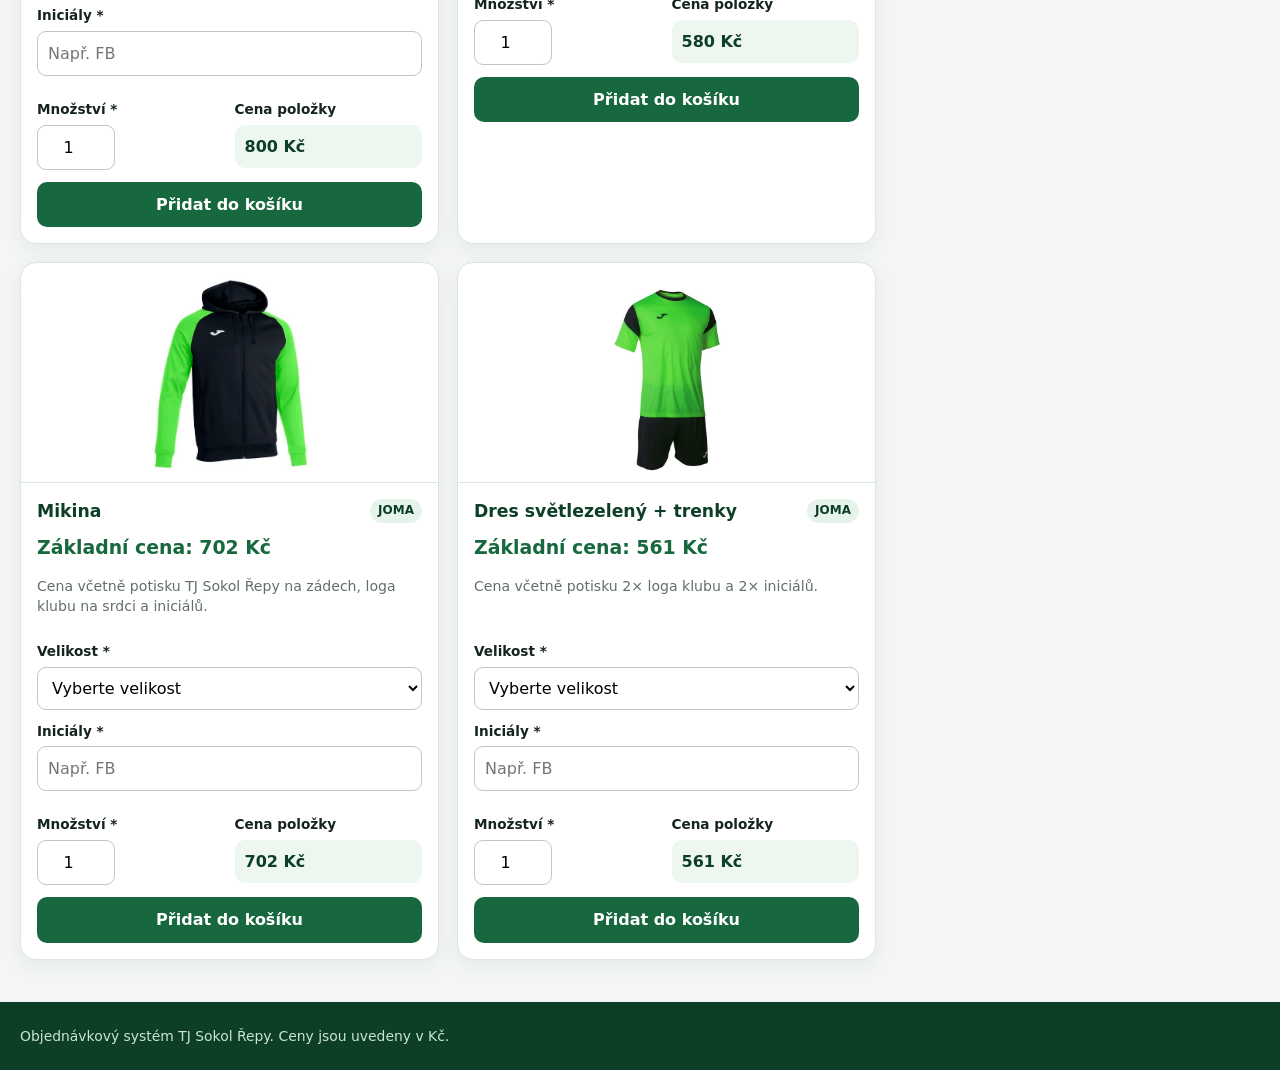
==== commit 835b2b94: "odebrání rozcestníků" ====
--- a/index.html
+++ b/index.html
@@ -4,185 +4,157 @@
   <meta charset="utf-8">
   <meta name="viewport" content="width=device-width, initial-scale=1">
 
-  <title>TJ Sokol Řepy – objednávka oblečení 2026</title>
+  <title>TJ Sokol Řepy – klubový e-shop SP</title>
 
-  <style>
-    :root {
-      --sp-dark: #082f16;
-      --sp-green: #145214;
-      --mp-dark: #17683e;
-      --mp-green: #2d9b52;
-
-      --page-bg: #f3f6f4;
-      --ink: #15241c;
-      --muted: #607067;
-      --line: #dce6df;
-    }
-
-    * {
-      box-sizing: border-box;
-    }
-
-    body {
-      display: grid;
-      min-height: 100vh;
-      margin: 0;
-      padding: 22px;
-      place-items: center;
-      color: var(--ink);
-      background:
-        radial-gradient(circle at top left, #d8efe0 0, transparent 34%),
-        linear-gradient(135deg, #f7fbf8, #e7f0e9);
-      font-family: Inter, system-ui, -apple-system, "Segoe UI", Roboto, Arial, sans-serif;
-    }
-
-    main {
-      width: min(100%, 840px);
-      padding: clamp(28px, 6vw, 58px);
-      border: 1px solid var(--line);
-      border-radius: 24px;
-      background: rgba(255, 255, 255, 0.96);
-      box-shadow: 0 20px 70px rgba(13, 62, 38, 0.16);
-      text-align: center;
-    }
-
-    .club {
-      display: inline-block;
-      padding: 6px 12px;
-      border-radius: 99px;
-      color: var(--sp-dark);
-      background: #e7f4eb;
-      font-size: 0.82rem;
-      font-weight: 800;
-      letter-spacing: 0.04em;
-      text-transform: uppercase;
-    }
-
-    h1 {
-      margin: 18px 0 12px;
-      color: var(--sp-dark);
-      font-size: clamp(2rem, 5vw, 3.2rem);
-      line-height: 1.08;
-    }
-
-    .intro {
-      max-width: 620px;
-      margin: 0 auto 30px;
-      color: var(--muted);
-      font-size: 1.08rem;
-      line-height: 1.55;
-    }
-
-    .teams {
-      display: grid;
-      grid-template-columns: repeat(2, 1fr);
-      gap: 18px;
-    }
-
-    .team-card {
-      display: flex;
-      min-height: 215px;
-      padding: 28px;
-      border-radius: 18px;
-      color: #ffffff;
-      box-shadow: 0 10px 28px rgba(0, 0, 0, 0.13);
-      text-align: left;
-      text-decoration: none;
-      flex-direction: column;
-      justify-content: space-between;
-      transition: transform 0.2s ease, box-shadow 0.2s ease;
-    }
-
-    .team-card:hover,
-    .team-card:focus-visible {
-      outline: 3px solid #a4d8b4;
-      outline-offset: 3px;
-      box-shadow: 0 15px 35px rgba(0, 0, 0, 0.22);
-      transform: translateY(-4px);
-    }
-
-    /* SP: tmavší zelená */
-    .team-card.sp {
-      background: linear-gradient(135deg, var(--sp-dark), var(--sp-green));
-    }
-
-    /* MP: světlejší zelená */
-    .team-card.mp {
-      background: linear-gradient(135deg, var(--mp-dark), var(--mp-green));
-    }
-
-    .team-code {
-      color: rgba(255, 255, 255, 0.85);
-      font-size: 0.9rem;
-      font-weight: 800;
-      letter-spacing: 0.1em;
-    }
-
-    .team-name {
-      font-size: clamp(1.4rem, 3vw, 2rem);
-      font-weight: 850;
-      line-height: 1.15;
-    }
-
-    .team-action {
-      font-weight: 750;
-    }
-
-    .help {
-      margin: 30px 0 0;
-      color: #68776e;
-      font-size: 0.9rem;
-      line-height: 1.5;
-    }
-
-    @media (max-width: 620px) {
-      body {
-        padding: 14px;
-      }
-
-      main {
-        padding: 28px 20px;
-      }
-
-      .teams {
-        grid-template-columns: 1fr;
-      }
-
-      .team-card {
-        min-height: 165px;
-      }
-    }
-  </style>
+  <link rel="stylesheet" href="css/style.css">
 </head>
 
 <body>
-  <main>
-    <span class="club">TJ Sokol Řepy</span>
+  <header class="header">
+    <div class="header-inner">
+      <nav class="shop-navigation" aria-label="Navigace e-shopu">
+   <!--    <a href="../" class="back-link">
+          ← Zpět na výběr kategorie
+        </a>
+    -->
+    
+      </nav>
 
-    <h1>Objednávka klubového oblečení</h1>
+      <p class="club-label">TJ Sokol Řepy</p>
 
-    <p class="intro">
-      Vyberte kategorii hráče a pokračujte do správného objednávkového e-shopu.
-    </p>
+      <h1>Klubový e-shop</h1>
 
-    <div class="teams">
-      <a class="team-card sp" href="sp/">
-        <span class="team-code">SP</span>
-        <span class="team-name">Starší přípravka</span>
-        <span class="team-action">Otevřít objednávku →</span>
-      </a>
+      <p class="team-label">Starší přípravka</p>
 
-      <a class="team-card mp" href="mp/">
-        <span class="team-code">MP</span>
-        <span class="team-name">Mladší přípravka</span>
-        <span class="team-action">Otevřít objednávku →</span>
-      </a>
+      <p class="header-description">
+        Vyberte produkty, nastavte varianty a odešlete jednu společnou objednávku.
+      </p>
     </div>
+  </header>
 
-    <p class="help">
-      Nejste si jistí, do které přípravky hráč patří?
-      Obraťte se na trenéra své kategorie.
-    </p>
+  <main class="layout">
+    <section class="shop-content">
+      <div class="notice">
+        <strong>Jak objednat:</strong>
+        U každého produktu nastavte velikost, iniciály a množství.
+        Produkty vložte do košíku; objednávku odešlete až po vyplnění údajů dole v košíku.
+      </div>
+
+      <h2 class="section-title">Klubové vybavení</h2>
+
+      <div id="products" class="products"></div>
+    </section>
+
+    <aside class="cart-wrap" aria-label="Košík a objednávka">
+      <div class="cart">
+        <h2>Košík</h2>
+
+        <div id="cart-items">
+          <div class="cart-empty">
+            Košík je zatím prázdný.
+          </div>
+        </div>
+
+        <div class="cart-total">
+          <span>Celkem</span>
+          <span id="cart-total">0 Kč</span>
+        </div>
+
+        <form id="checkout" class="customer hidden">
+          <h3>Údaje k objednávce</h3>
+
+          <div class="field">
+            <label for="playerName">Celé jméno hráče *</label>
+            <input
+              id="playerName"
+              name="playerName"
+              type="text"
+              autocomplete="name"
+              required
+            >
+          </div>
+
+          <div class="field">
+            <label for="guardianName">Jméno zákonného zástupce *</label>
+            <input
+              id="guardianName"
+              name="guardianName"
+              type="text"
+              autocomplete="name"
+              required
+            >
+          </div>
+
+          <div class="field">
+            <label for="email">E-mail pro potvrzení *</label>
+            <input
+              id="email"
+              name="email"
+              type="email"
+              autocomplete="email"
+              required
+            >
+          </div>
+
+          <div class="field">
+            <label for="phone">Telefon *</label>
+            <input
+              id="phone"
+              name="phone"
+              type="tel"
+              autocomplete="tel"
+              required
+            >
+          </div>
+
+          <div class="field">
+            <label for="note">Poznámka</label>
+            <textarea
+              id="note"
+              name="note"
+              rows="3"
+            ></textarea>
+          </div>
+
+          <button type="submit">
+            Závazně odeslat objednávku
+          </button>
+        </form>
+      </div>
+    </aside>
   </main>
+
+  <footer class="footer">
+    <div class="footer-inner">
+      <p>
+        Objednávkový systém TJ Sokol Řepy. Ceny jsou uvedeny v Kč.
+      </p>
+    </div>
+  </footer>
+
+  <dialog
+    id="order-dialog"
+    class="order-dialog"
+    aria-labelledby="order-dialog-title"
+    aria-describedby="order-dialog-content"
+    closedby="none"
+  >
+    <div class="dialog-content">
+      <h2 id="order-dialog-title">Informace o objednávce</h2>
+
+      <div id="order-dialog-content"></div>
+
+      <button
+        id="order-dialog-close"
+        type="button"
+        class="dialog-close-button"
+      >
+        Rozumím
+      </button>
+    </div>
+  </dialog>
+
+  <script src="js/products.js"></script>
+  <script src="js/shop.js"></script>
 </body>
 </html>
--- a/css/style.css
+++ b/css/style.css
@@ -0,0 +1,408 @@
+:root {
+  --green: #17683e;
+  --dark: #0d3e26;
+  --bg: #f3f6f4;
+  --ink: #15241c;
+  --muted: #607067;
+  --line: #dce6df;
+  --danger: #b42318;
+}
+
+* {
+  box-sizing: border-box;
+}
+
+body {
+  margin: 0;
+  background: var(--bg);
+  color: var(--ink);
+  font-family: Inter, system-ui, -apple-system, "Segoe UI", Roboto, Arial, sans-serif;
+  line-height: 1.45;
+}
+
+.header {
+  padding: 32px 20px;
+  color: white;
+  background: linear-gradient(120deg, var(--dark), var(--green));
+}
+
+.header-inner,
+.layout,
+.footer-inner {
+  max-width: 1280px;
+  margin: auto;
+}
+
+.header h1 {
+  margin: 0;
+  font-size: clamp(1.7rem, 4vw, 2.5rem);
+}
+
+.header p {
+  margin: 7px 0 0;
+  color: #dff1e5;
+}
+
+.layout {
+  display: grid;
+  grid-template-columns: minmax(0, 1fr) 360px;
+  gap: 24px;
+  padding: 0 20px 42px;
+}
+
+.notice {
+  margin: 22px 0;
+  padding: 12px 15px;
+  border: 1px solid #d5eca7;
+  border-radius: 12px;
+  background: #f6ffe3;
+  color: #445c09;
+}
+
+.section-title {
+  margin: 28px 0 15px;
+  color: var(--dark);
+  font-size: 1.35rem;
+}
+
+.products {
+  display: grid;
+  grid-template-columns: repeat(auto-fill, minmax(280px, 1fr));
+  gap: 18px;
+}
+
+.product-card,
+.cart {
+  border: 1px solid var(--line);
+  border-radius: 16px;
+  background: white;
+  box-shadow: 0 6px 20px rgba(15, 50, 30, 0.06);
+}
+
+.product-card {
+  overflow: hidden;
+}
+
+.product-image {
+  display: block;
+  width: 100%;
+  height: 220px;
+  padding: 10px;
+  object-fit: contain;
+  border-bottom: 1px solid var(--line);
+}
+
+.product-body {
+  padding: 16px;
+}
+
+.product-head {
+  display: flex;
+  gap: 12px;
+  justify-content: space-between;
+  align-items: flex-start;
+}
+
+.product-title {
+  margin: 0;
+  color: var(--dark);
+  font-size: 1.08rem;
+}
+
+.brand {
+  padding: 3px 8px;
+  border-radius: 20px;
+  background: #e6f3ea;
+  color: var(--dark);
+  font-size: 0.75rem;
+  font-weight: 700;
+}
+
+.base-price {
+  margin: 10px 0;
+  color: var(--green);
+  font-size: 1.18rem;
+  font-weight: 800;
+}
+
+.description {
+  min-height: 52px;
+  color: var(--muted);
+  font-size: 0.88rem;
+}
+
+.field {
+  margin: 12px 0;
+}
+
+.field label {
+  display: block;
+  margin-bottom: 5px;
+  font-size: 0.85rem;
+  font-weight: 700;
+}
+
+.field input,
+.field select,
+.field textarea {
+  width: 100%;
+  padding: 10px;
+  border: 1px solid #bdc9c0;
+  border-radius: 9px;
+  background: white;
+  font: inherit;
+}
+
+.field input:focus,
+.field select:focus,
+.field textarea:focus {
+  outline: 3px solid #d9eddf;
+  border-color: var(--green);
+}
+
+.size-guide {
+  display: block;
+  margin-top: 6px;
+}
+
+.size-guide a {
+  color: var(--green);
+  font-size: 0.82rem;
+}
+
+.two-col {
+  display: grid;
+  grid-template-columns: 1fr 1fr;
+  gap: 10px;
+}
+
+.quantity input {
+  width: 78px;
+  text-align: center;
+}
+
+.price-preview {
+  padding: 10px;
+  border-radius: 10px;
+  background: #edf7ef;
+  color: var(--dark);
+  font-weight: 800;
+}
+
+button {
+  width: 100%;
+  padding: 11px 14px;
+  border: 0;
+  border-radius: 10px;
+  background: var(--green);
+  color: white;
+  cursor: pointer;
+  font: inherit;
+  font-weight: 750;
+}
+
+button:hover:not(:disabled) {
+  background: var(--dark);
+}
+
+button:disabled {
+  cursor: wait;
+  opacity: 0.7;
+}
+
+.cart-wrap {
+  position: sticky;
+  top: 16px;
+  align-self: start;
+  max-height: calc(100vh - 32px);
+}
+
+.cart {
+  max-height: calc(100vh - 32px);
+  padding: 19px;
+  overflow-y: auto;
+}
+
+.cart h2 {
+  margin: 0 0 14px;
+  color: var(--dark);
+}
+
+.cart-empty {
+  padding: 12px 0;
+  color: var(--muted);
+}
+
+.cart-item {
+  padding: 13px 0;
+  border-bottom: 1px solid var(--line);
+}
+
+.cart-name {
+  font-weight: 800;
+}
+
+.cart-meta {
+  margin: 5px 0;
+  color: var(--muted);
+  font-size: 0.84rem;
+}
+
+.remove-item {
+  width: auto;
+  margin-top: 8px;
+  padding: 7px 10px;
+  background: #eef3ef;
+  color: var(--dark);
+  font-size: 0.82rem;
+}
+
+.remove-item:hover {
+  background: #dce8df;
+}
+
+.cart-total {
+  display: flex;
+  justify-content: space-between;
+  margin: 17px 0;
+  color: var(--dark);
+  font-size: 1.2rem;
+  font-weight: 850;
+}
+
+.customer {
+  margin-top: 18px;
+  padding-top: 14px;
+  border-top: 1px solid var(--line);
+}
+
+.customer h3 {
+  margin: 0 0 10px;
+  color: var(--dark);
+}
+
+.customer button[type="submit"] {
+  display: block;
+  min-height: 52px;
+  margin: 14px 0 12px;
+  white-space: normal;
+  line-height: 1.25;
+}
+
+.status {
+  display: block;
+  margin: 14px 0 4px;
+  padding: 14px;
+  border-radius: 10px;
+  line-height: 1.5;
+}
+
+.status.hidden {
+  display: none;
+}
+
+.status.sending {
+  border: 1px solid #ead792;
+  background: #fff8dc;
+  color: #715900;
+}
+
+.status.ok {
+  border: 1px solid #b9dfc0;
+  background: #eaf8ed;
+  color: #17683e;
+}
+
+.status.error {
+  border: 1px solid #f5c2bd;
+  background: #fff0ef;
+  color: #8f1c13;
+}
+
+.hidden {
+  display: none !important;
+}
+
+.footer {
+  padding: 24px 20px;
+  background: var(--dark);
+  color: #cbe5d3;
+}
+
+.footer p {
+  margin: 0;
+  font-size: 0.87rem;
+}
+
+@media (max-width: 900px) {
+  .layout {
+    grid-template-columns: 1fr;
+  }
+
+  .cart-wrap {
+    position: static;
+    max-height: none;
+  }
+
+  .cart {
+    max-height: none;
+    overflow: visible;
+  }
+}
+
+@media (max-width: 500px) {
+  .layout {
+    padding: 0 12px 30px;
+  }
+
+  .header {
+    padding: 24px 14px;
+  }
+
+  .products {
+    grid-template-columns: 1fr;
+  }
+
+  .two-col {
+    grid-template-columns: 1fr;
+  }
+}
+
+/* Modální okno s potvrzením objednávky */
+.order-dialog {
+  width: min(92vw, 520px);
+  padding: 0;
+  border: 0;
+  border-radius: 16px;
+  color: var(--ink);
+  background: white;
+  box-shadow: 0 24px 70px rgba(0, 0, 0, 0.35);
+}
+
+.order-dialog::backdrop {
+  background: rgba(0, 0, 0, 0.58);
+  backdrop-filter: blur(2px);
+}
+
+.dialog-content {
+  padding: 26px;
+}
+
+.dialog-content h2 {
+  margin: 0 0 15px;
+  color: var(--dark);
+  font-size: 1.45rem;
+}
+
+.dialog-content p {
+  margin: 10px 0;
+}
+
+.dialog-close-button {
+  display: block;
+  width: 100%;
+  min-height: 48px;
+  margin-top: 22px;
+  background: var(--green);
+  color: white;
+}
